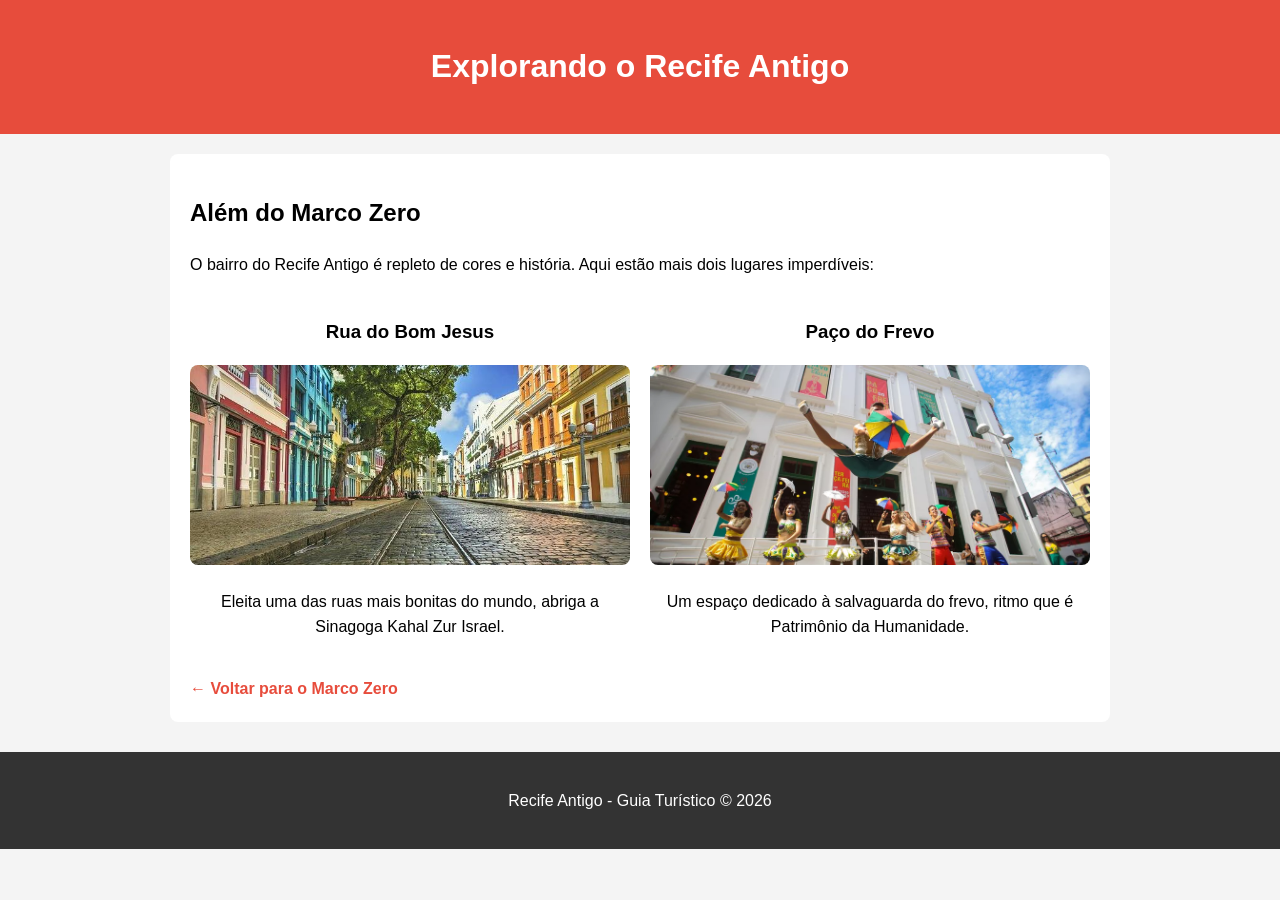
==== pontos-turisticos.html @ 16aa55b2 "Add files via upload" ====
<!DOCTYPE html>
<html lang="pt-br">
<head>
    <meta charset="UTF-8">
    <meta name="viewport" content="width=device-width, initial-scale=1.0">
    <title>Recife Antigo - Outros Pontos</title>
    <style>
        body { font-family: Arial, sans-serif; line-height: 1.6; margin: 0; background-color: #f4f4f4; }
        header { background: #e74c3c; color: white; text-align: center; padding: 20px; }
        main { max-width: 900px; margin: 20px auto; padding: 20px; background: white; border-radius: 8px; }
        .container-fotos { display: flex; gap: 20px; justify-content: center; flex-wrap: wrap; margin-top: 20px; }
        .ponto-turistico { flex: 1; min-width: 300px; text-align: center; }
        .ponto-turistico img { width: 100%; border-radius: 8px; height: 200px; object-fit: cover; }
        footer { text-align: center; padding: 20px; background: #333; color: white; margin-top: 30px; }
        .btn-voltar { display: inline-block; margin-top: 20px; color: #e74c3c; text-decoration: none; font-weight: bold; }
    </style>
</head>
<body>

    <header>
        <h1>Explorando o Recife Antigo</h1>
    </header>

    <main>
        <section>
            <h2>Além do Marco Zero</h2>
            <p>O bairro do Recife Antigo é repleto de cores e história. Aqui estão mais dois lugares imperdíveis:</p>

            <div class="container-fotos">
                <div class="ponto-turistico">
                    <h3>Rua do Bom Jesus</h3>
                    <img src="ruadobomjesus.jpeg" alt="Rua do Bom Jesus colorida">
                    <p>Eleita uma das ruas mais bonitas do mundo, abriga a Sinagoga Kahal Zur Israel.</p>
                </div>

                <div class="ponto-turistico">
                    <h3>Paço do Frevo</h3>
                    <img src="frevo.jpg" alt="Fachada do Paço do Frevo">
                    <p>Um espaço dedicado à salvaguarda do frevo, ritmo que é Patrimônio da Humanidade.</p>
                </div>
            </div>

            <a href="index.html" class="btn-voltar">← Voltar para o Marco Zero</a>
        </section>
    </main>

    <footer>
        <p>Recife Antigo - Guia Turístico &copy; 2026</p>
    </footer>

</body>
</html>
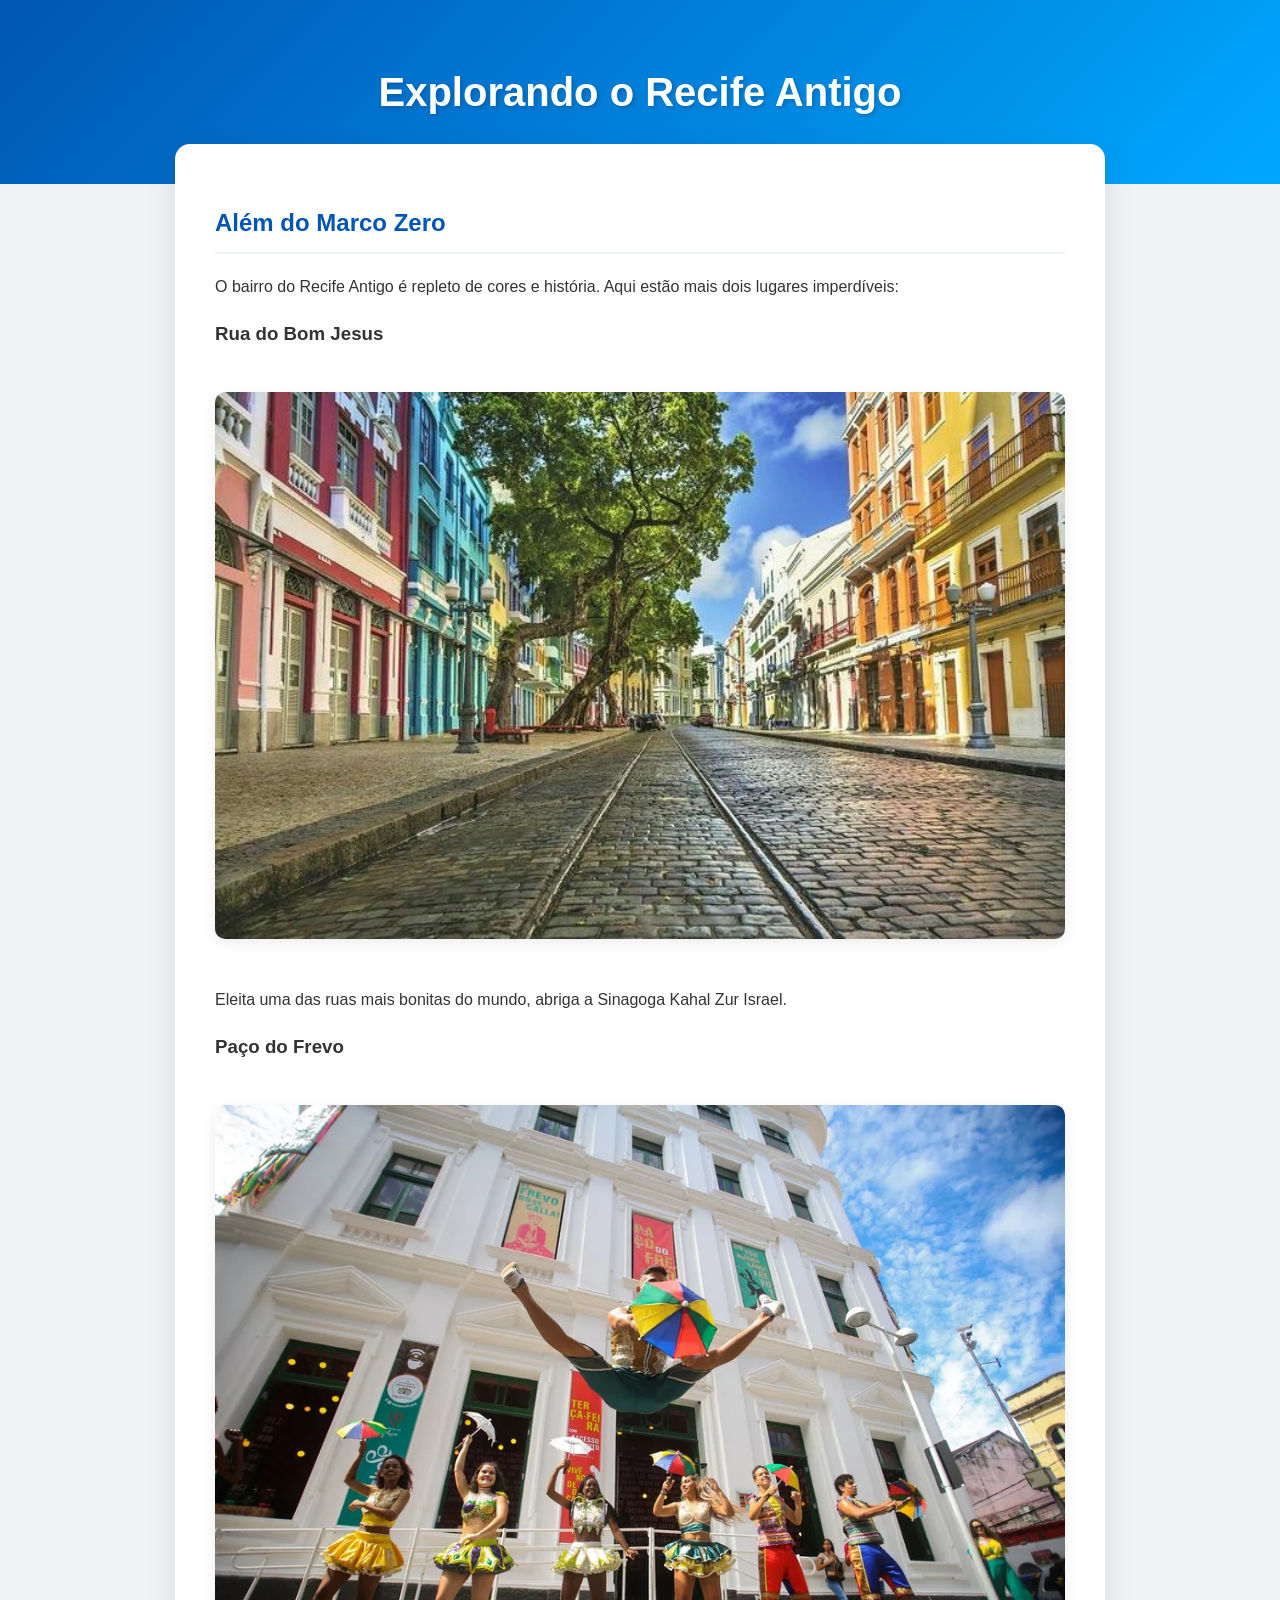
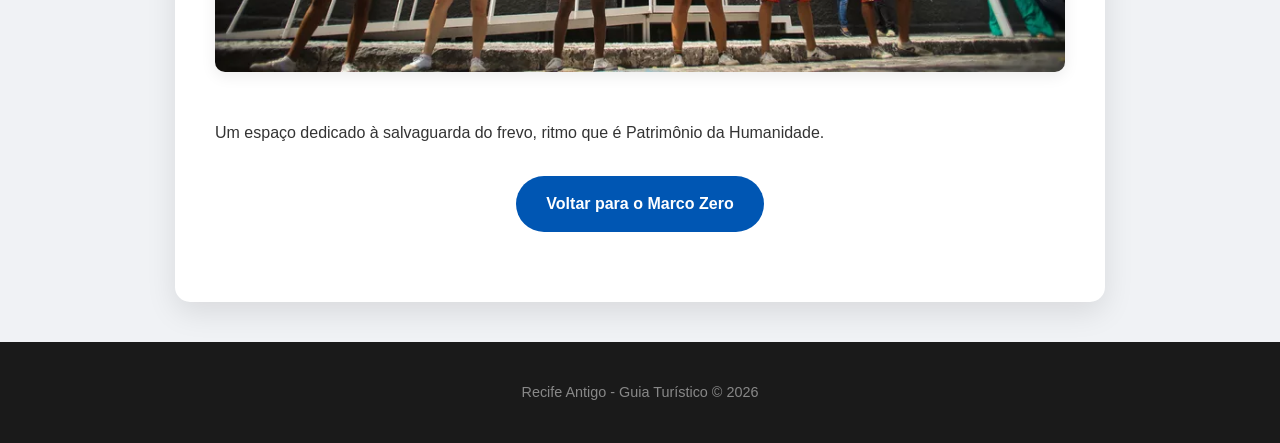
==== commit 9aa7b079: "Update pontos-turisticos.html" ====
--- a/pontos-turisticos.html
+++ b/pontos-turisticos.html
@@ -3,17 +3,8 @@
 <head>
     <meta charset="UTF-8">
     <meta name="viewport" content="width=device-width, initial-scale=1.0">
-    <title>Recife Antigo - Outros Pontos</title>
-    <style>
-        body { font-family: Arial, sans-serif; line-height: 1.6; margin: 0; background-color: #f4f4f4; }
-        header { background: #e74c3c; color: white; text-align: center; padding: 20px; }
-        main { max-width: 900px; margin: 20px auto; padding: 20px; background: white; border-radius: 8px; }
-        .container-fotos { display: flex; gap: 20px; justify-content: center; flex-wrap: wrap; margin-top: 20px; }
-        .ponto-turistico { flex: 1; min-width: 300px; text-align: center; }
-        .ponto-turistico img { width: 100%; border-radius: 8px; height: 200px; object-fit: cover; }
-        footer { text-align: center; padding: 20px; background: #333; color: white; margin-top: 30px; }
-        .btn-voltar { display: inline-block; margin-top: 20px; color: #e74c3c; text-decoration: none; font-weight: bold; }
-    </style>
+    <title>Recife - Pontos Turísticos</title>
+    <link rel="stylesheet" href="style.css">
 </head>
 <body>
 
@@ -40,7 +31,9 @@
                 </div>
             </div>
 
-            <a href="index.html" class="btn-voltar">← Voltar para o Marco Zero</a>
+          <a href="index.html" class="btn-navegacao">
+    Voltar para o Marco Zero
+</a>
         </section>
     </main>
 
@@ -49,4 +42,4 @@
     </footer>
 
 </body>
-</html>+</html>
--- a/style.css
+++ b/style.css
@@ -0,0 +1,86 @@
+/* Configurações Gerais */
+body {
+    font-family: 'Segoe UI', Tahoma, Geneva, Verdana, sans-serif;
+    margin: 0;
+    padding: 0;
+    line-height: 1.6;
+    background-color: #f0f2f5;
+    color: #333;
+}
+
+/* Cabeçalho com Degradê */
+header {
+    background: linear-gradient(135deg, #0056b3, #00a8ff);
+    color: white;
+    padding: 60px 20px;
+    text-align: center;
+}
+
+header h1 {
+    margin: 0;
+    font-size: 2.5rem;
+    text-shadow: 2px 2px 4px rgba(0,0,0,0.2);
+}
+
+/* Container de Conteúdo */
+main {
+    max-width: 850px;
+    margin: -40px auto 40px; /* Efeito de sobreposição no header */
+    padding: 40px;
+    background: white;
+    border-radius: 15px;
+    box-shadow: 0 10px 30px rgba(0,0,0,0.1);
+}
+
+h2 {
+    color: #0056b3;
+    border-bottom: 2px solid #eef2f7;
+    padding-bottom: 10px;
+}
+
+/* Imagens com Efeito */
+img {
+    width: 100%;
+    height: auto;
+    border-radius: 10px;
+    margin: 25px 0;
+    box-shadow: 0 4px 15px rgba(0,0,0,0.08);
+    transition: transform 0.3s ease;
+}
+
+img:hover {
+    transform: scale(1.02);
+}
+
+/* Botão de Navegação */
+.btn-navegacao {
+    display: block;
+    width: fit-content;
+    margin: 30px auto;
+    padding: 15px 30px;
+    background-color: #0056b3;
+    color: white !important;
+    text-decoration: none;
+    font-weight: bold;
+    border-radius: 50px;
+    transition: background 0.3s, transform 0.2s;
+}
+
+.btn-navegacao:hover {
+    background-color: #003d80;
+    transform: translateY(-2px);
+}
+
+/* Rodapé */
+footer {
+    background-color: #1a1a1a;
+    color: #888;
+    text-align: center;
+    padding: 25px;
+    font-size: 0.9rem;
+}
+
+.destaque {
+    color: #d9534f;
+    font-weight: bold;
+}
